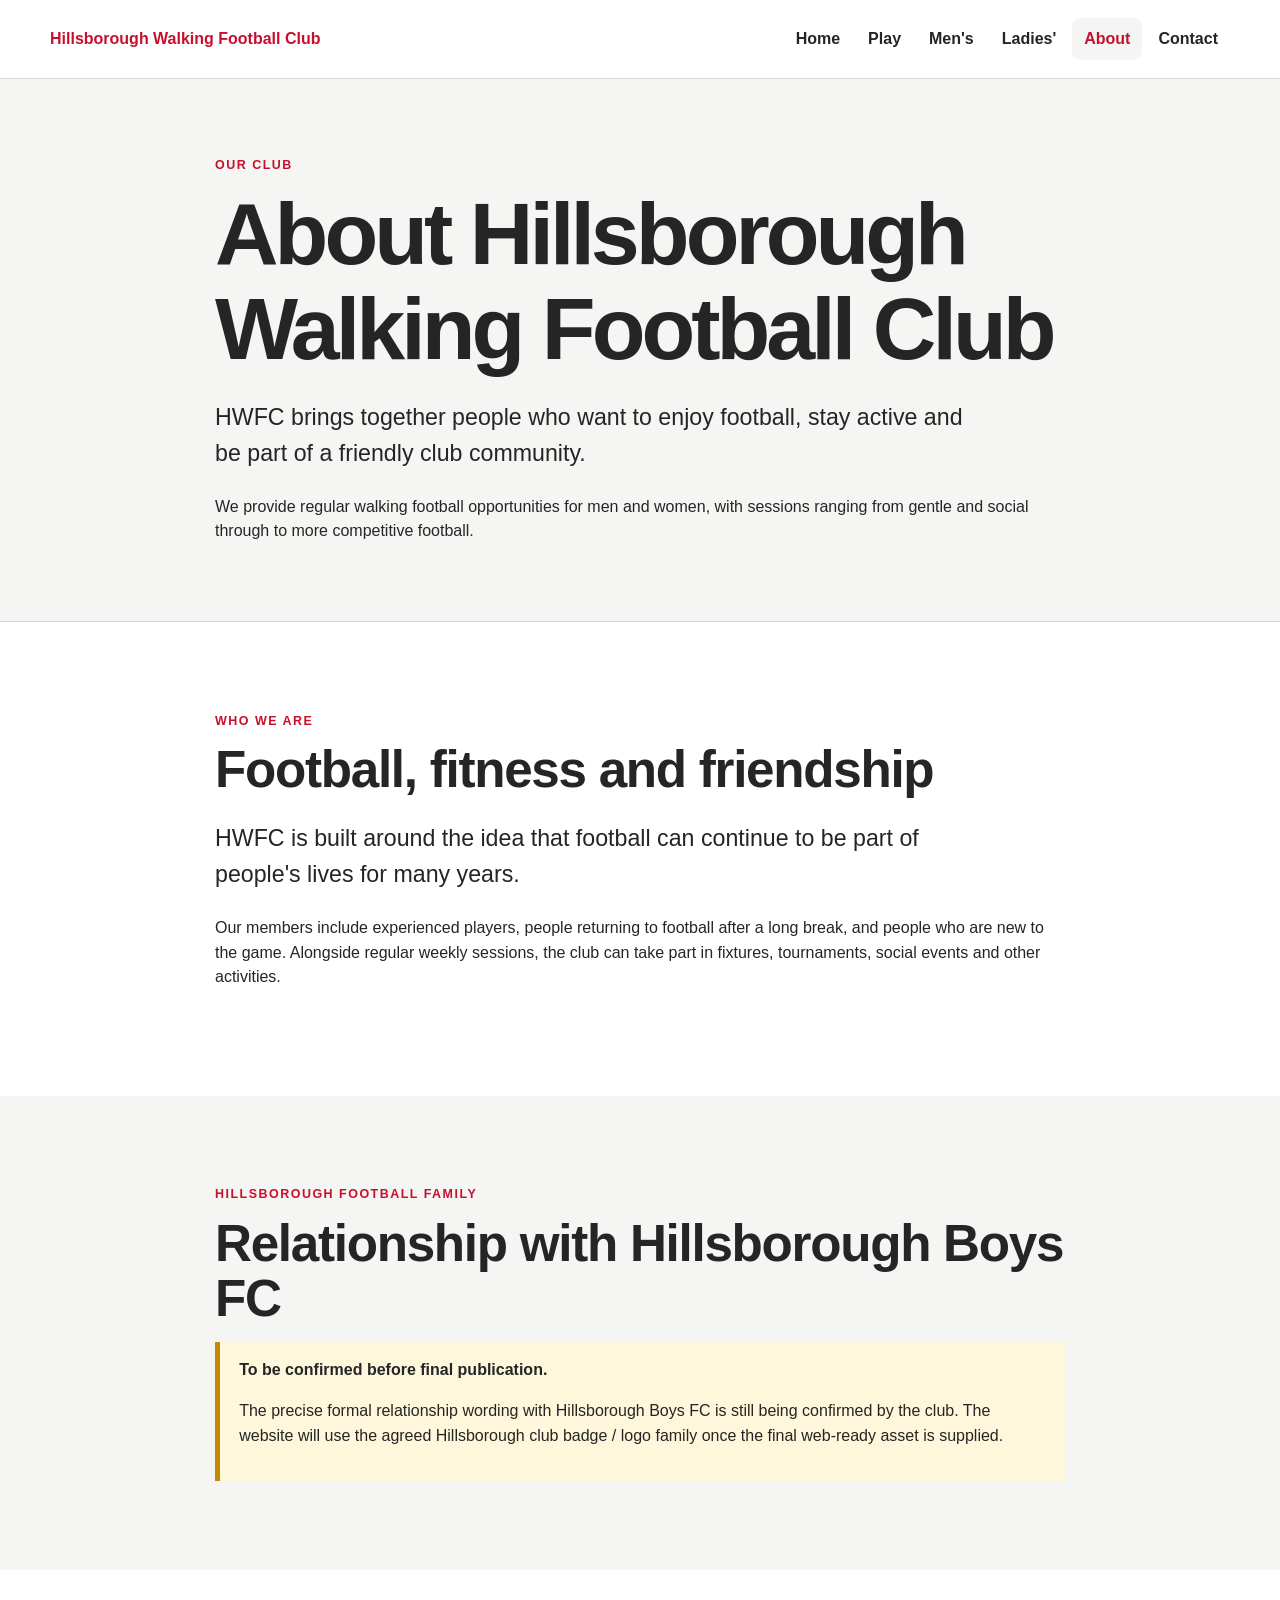
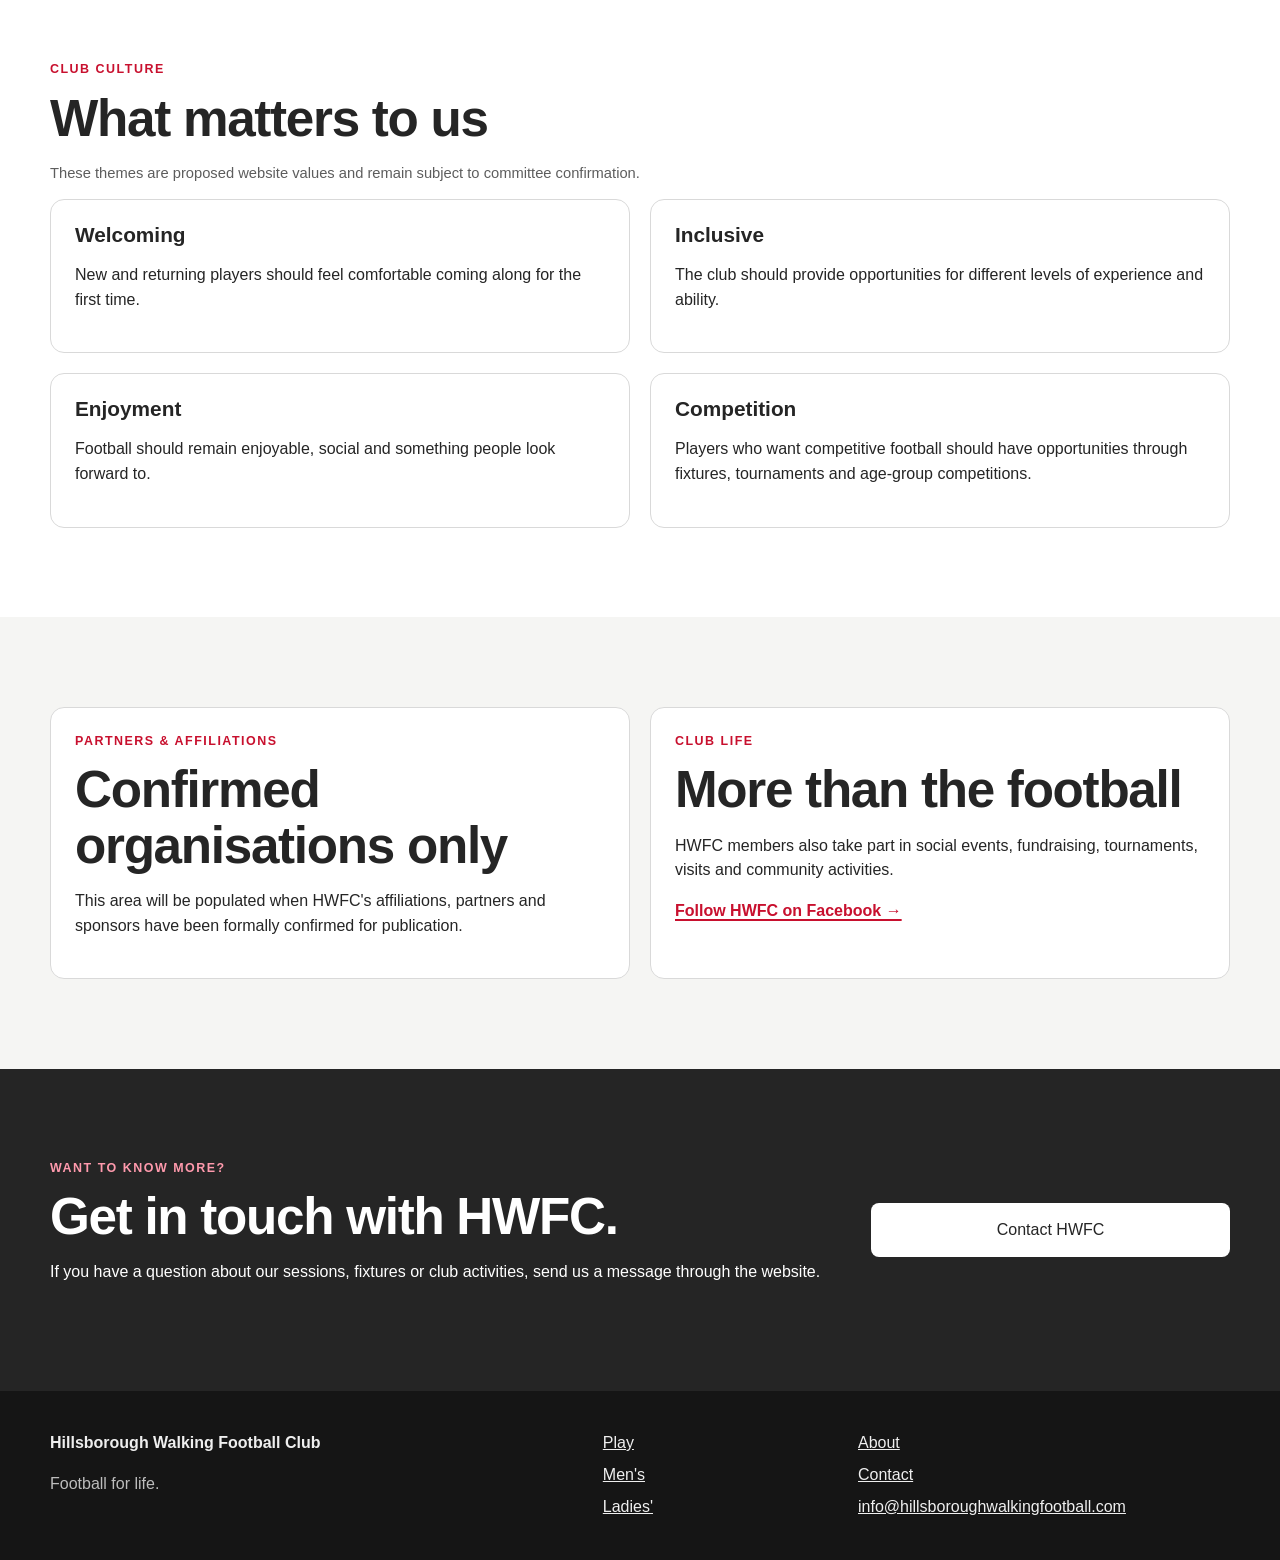
==== about/index.html @ 50fc0806 "Implement About page" ====
<!doctype html>
<html lang="en-GB">
<head><meta charset="utf-8"><meta name="viewport" content="width=device-width, initial-scale=1"><title>About HWFC | Hillsborough Walking Football Club</title><meta name="description" content="About Hillsborough Walking Football Club, our football community and club life."><link rel="stylesheet" href="/styles.css"></head>
<body>
<a class="skipLink" href="#mainContent">Skip to main content</a>
<header class="siteHeader"><div class="shell headerInner"><a class="brand" href="/">Hillsborough Walking Football Club</a><nav class="mainNav" aria-label="Main navigation"><a href="/">Home</a><a href="/play/">Play</a><a href="/mens/">Men's</a><a href="/ladies/">Ladies'</a><a aria-current="page" href="/about/">About</a><a href="/contact/">Contact</a></nav></div></header>
<main id="mainContent">
<section class="pageHero"><div class="shell narrow"><p class="eyebrow">Our club</p><h1>About Hillsborough Walking Football Club</h1><p class="heroLead">HWFC brings together people who want to enjoy football, stay active and be part of a friendly club community.</p><p>We provide regular walking football opportunities for men and women, with sessions ranging from gentle and social through to more competitive football.</p></div></section>
<section class="section"><div class="shell narrow"><p class="eyebrow">Who we are</p><h2>Football, fitness and friendship</h2><p class="lead">HWFC is built around the idea that football can continue to be part of people's lives for many years.</p><p>Our members include experienced players, people returning to football after a long break, and people who are new to the game. Alongside regular weekly sessions, the club can take part in fixtures, tournaments, social events and other activities.</p></div></section>
<section class="section sectionSoft"><div class="shell narrow"><p class="eyebrow">Hillsborough football family</p><h2>Relationship with Hillsborough Boys FC</h2><div class="provisional"><strong>To be confirmed before final publication.</strong><p>The precise formal relationship wording with Hillsborough Boys FC is still being confirmed by the club. The website will use the agreed Hillsborough club badge / logo family once the final web-ready asset is supplied.</p></div></div></section>
<section class="section"><div class="shell"><p class="eyebrow">Club culture</p><h2>What matters to us</h2><p class="formNote">These themes are proposed website values and remain subject to committee confirmation.</p><div class="contentGrid"><article class="infoCard"><h3>Welcoming</h3><p>New and returning players should feel comfortable coming along for the first time.</p></article><article class="infoCard"><h3>Inclusive</h3><p>The club should provide opportunities for different levels of experience and ability.</p></article><article class="infoCard"><h3>Enjoyment</h3><p>Football should remain enjoyable, social and something people look forward to.</p></article><article class="infoCard"><h3>Competition</h3><p>Players who want competitive football should have opportunities through fixtures, tournaments and age-group competitions.</p></article></div></div></section>
<section class="section sectionSoft"><div class="shell contentGrid"><article class="infoCard"><p class="eyebrow">Partners &amp; affiliations</p><h2>Confirmed organisations only</h2><p>This area will be populated when HWFC's affiliations, partners and sponsors have been formally confirmed for publication.</p></article><article class="infoCard"><p class="eyebrow">Club life</p><h2>More than the football</h2><p>HWFC members also take part in social events, fundraising, tournaments, visits and community activities.</p><a class="textLink" href="https://www.facebook.com/profile.php?id=100082995559544" target="_blank" rel="noopener">Follow HWFC on Facebook →</a></article></div></section>
<section class="section sectionDark"><div class="shell ctaGrid"><div><p class="eyebrow">Want to know more?</p><h2>Get in touch with HWFC.</h2><p>If you have a question about our sessions, fixtures or club activities, send us a message through the website.</p></div><div class="buttonStack"><a class="button buttonLight" href="/contact/">Contact HWFC</a></div></div></section>
</main>
<footer class="siteFooter"><div class="shell footerGrid"><div><strong>Hillsborough Walking Football Club</strong><p>Football for life.</p></div><div><a href="/play/">Play</a><a href="/mens/">Men's</a><a href="/ladies/">Ladies'</a></div><div><a href="/about/">About</a><a href="/contact/">Contact</a><a href="mailto:info@hillsboroughwalkingfootball.com">info@hillsboroughwalkingfootball.com</a></div></div></footer>
</body></html>
---- styles.css ----
:root {
    --hwfcRed: #c8102e;
    --hwfcRedDark: #9f0d24;
    --hwfcDark: #252525;
    --hwfcMid: #5d5d5d;
    --hwfcLine: #d9d9d9;
    --hwfcLight: #f5f5f3;
    --hwfcWhite: #ffffff;
    --shell: 1180px;
    --radius: 14px;
}

* { box-sizing: border-box; }
html { scroll-behavior: smooth; }
body {
    margin: 0;
    font-family: Carlito, "Noto Sans", Arial, sans-serif;
    color: var(--hwfcDark);
    background: var(--hwfcWhite);
    line-height: 1.55;
}
a { color: inherit; }
img { max-width: 100%; }

.skipLink {
    position: absolute;
    left: -9999px;
    top: 0;
    z-index: 1000;
    padding: .7rem 1rem;
    background: var(--hwfcDark);
    color: var(--hwfcWhite);
}
.skipLink:focus { left: .75rem; top: .75rem; }

.shell { width: min(var(--shell), calc(100% - 2rem)); margin-inline: auto; }
.narrow { max-width: 850px; }

.siteHeader {
    position: sticky;
    top: 0;
    z-index: 100;
    background: rgba(255,255,255,.97);
    border-bottom: 1px solid var(--hwfcLine);
}
.headerInner {
    min-height: 78px;
    display: flex;
    align-items: center;
    justify-content: space-between;
    gap: 2rem;
}
.brand { text-decoration: none; font-weight: 800; color: var(--hwfcRed); }
.brandName { font-size: 1.06rem; }
.mainNav { display: flex; align-items: center; gap: .25rem; flex-wrap: wrap; }
.mainNav a {
    text-decoration: none;
    font-weight: 700;
    padding: .55rem .75rem;
    border-radius: 8px;
}
.mainNav a:hover,
.mainNav a:focus-visible,
.mainNav a[aria-current="page"] { background: var(--hwfcLight); color: var(--hwfcRed); }

.hero {
    padding: clamp(3rem, 8vw, 7rem) 0;
    background: linear-gradient(120deg, var(--hwfcLight) 0 68%, #ece3e5 68% 100%);
}
.heroGrid { display: grid; grid-template-columns: 1.35fr .8fr; gap: clamp(2rem, 6vw, 5rem); align-items: center; }
h1, h2, h3 { line-height: 1.08; margin-top: 0; }
h1 { font-size: clamp(3rem, 8vw, 6.7rem); letter-spacing: -.045em; margin-bottom: 1rem; }
h2 { font-size: clamp(2rem, 4vw, 3.25rem); letter-spacing: -.025em; margin-bottom: 1rem; }
h3 { font-size: 1.3rem; margin-bottom: .45rem; }
.heroLead, .lead { font-size: clamp(1.15rem, 2vw, 1.45rem); max-width: 760px; }
.eyebrow { margin: 0 0 .7rem; text-transform: uppercase; letter-spacing: .12em; font-size: .78rem; font-weight: 800; color: var(--hwfcRed); }
.heroPanel { background: var(--hwfcWhite); padding: clamp(1.5rem, 4vw, 2.6rem); border-top: 7px solid var(--hwfcRed); box-shadow: 0 16px 45px rgba(0,0,0,.08); }
.heroPanel h2 { font-size: clamp(1.7rem, 3vw, 2.4rem); }
.eligibility { display: grid; grid-template-columns: 1fr 1fr; gap: .7rem; margin: 1.4rem 0; }
.eligibility div { background: var(--hwfcLight); padding: 1rem; }
.eligibility dt { font-weight: 800; color: var(--hwfcRed); }
.eligibility dd { margin: 0; font-size: 1.15rem; font-weight: 700; }

.section { padding: clamp(3rem, 7vw, 6rem) 0; }
.sectionSoft { background: var(--hwfcLight); }
.sectionDark { background: var(--hwfcDark); color: var(--hwfcWhite); }
.sectionDark .eyebrow { color: #ff9aad; }
.sectionHeading { display: flex; justify-content: space-between; align-items: end; gap: 2rem; margin-bottom: 2rem; }
.sectionHeading h2 { margin-bottom: 0; }

.buttonRow { display: flex; gap: .8rem; flex-wrap: wrap; margin-top: 1.8rem; }
.buttonStack { display: flex; flex-direction: column; gap: .8rem; align-items: stretch; }
.button {
    display: inline-flex;
    align-items: center;
    justify-content: center;
    min-height: 48px;
    padding: .78rem 1.1rem;
    border: 2px solid transparent;
    border-radius: 8px;
    text-decoration: none;
    font-weight: 800;
    cursor: pointer;
    font: inherit;
}
.buttonPrimary { background: var(--hwfcRed); color: var(--hwfcWhite); }
.buttonPrimary:hover, .buttonPrimary:focus-visible { background: var(--hwfcRedDark); }
.buttonSecondary { background: var(--hwfcDark); color: var(--hwfcWhite); }
.buttonLight { background: var(--hwfcWhite); color: var(--hwfcDark); }
.buttonOutlineLight { border-color: var(--hwfcWhite); color: var(--hwfcWhite); background: transparent; }
.textLink { color: var(--hwfcRed); font-weight: 800; text-decoration-thickness: 2px; text-underline-offset: .18em; }

.sessionGrid { display: grid; grid-template-columns: repeat(3, 1fr); gap: 1rem; }
.sessionCard { background: var(--hwfcWhite); border: 1px solid var(--hwfcLine); border-top: 5px solid var(--hwfcRed); padding: 1.35rem; border-radius: 0 0 var(--radius) var(--radius); }
.sessionDay { margin: 0 0 .25rem; color: var(--hwfcRed); font-size: .83rem; font-weight: 800; text-transform: uppercase; letter-spacing: .08em; }
.sessionTime { margin: 0; font-weight: 800; }
.sessionMeta { margin: .5rem 0 0; color: var(--hwfcMid); }

.splitCards { display: grid; grid-template-columns: 1fr 1fr; gap: 1.25rem; }
.featureCard { padding: clamp(1.7rem, 4vw, 3rem); background: var(--hwfcLight); border-radius: var(--radius); }
.featureCardRed { background: var(--hwfcRed); color: var(--hwfcWhite); }
.featureCardRed .eyebrow { color: var(--hwfcWhite); }
.ctaGrid, .socialBar { display: grid; grid-template-columns: 1.4fr .65fr; gap: 3rem; align-items: center; }

.pageHero { padding: clamp(2.7rem, 6vw, 5rem) 0; background: var(--hwfcLight); border-bottom: 1px solid var(--hwfcLine); }
.pageHero h1 { font-size: clamp(2.8rem, 7vw, 5.5rem); }
.pageHero p:last-child { margin-bottom: 0; }
.contentGrid { display: grid; grid-template-columns: 1fr 1fr; gap: 1.25rem; }
.infoCard { border: 1px solid var(--hwfcLine); border-radius: var(--radius); padding: 1.5rem; background: var(--hwfcWhite); }
.infoCard h3 { margin-bottom: .6rem; }
.infoStrip { padding: 1rem 1.2rem; background: #fff5f6; border-left: 5px solid var(--hwfcRed); }
.provisional { padding: 1rem 1.2rem; background: #fff7db; border-left: 5px solid #c28a00; }

.definitionList { display: grid; grid-template-columns: repeat(3, 1fr); gap: 1rem; }
.definitionList > div { padding: 1.2rem; background: var(--hwfcLight); border-radius: 10px; }
.definitionList dt { font-weight: 800; color: var(--hwfcRed); }
.definitionList dd { margin: .25rem 0 0; }

.formGrid { display: grid; grid-template-columns: 1fr 1fr; gap: 1rem; }
.field { display: flex; flex-direction: column; gap: .35rem; }
.fieldFull { grid-column: 1 / -1; }
label { font-weight: 800; }
input, select, textarea {
    width: 100%;
    padding: .75rem .8rem;
    border: 1px solid #aaa;
    border-radius: 7px;
    font: inherit;
    background: var(--hwfcWhite);
    color: var(--hwfcDark);
}
textarea { min-height: 160px; resize: vertical; }
input:focus, select:focus, textarea:focus { outline: 3px solid rgba(200,16,46,.2); border-color: var(--hwfcRed); }
.formNote { font-size: .92rem; color: var(--hwfcMid); }
.honeypot { position: absolute !important; left: -9999px !important; width: 1px !important; height: 1px !important; overflow: hidden !important; }
.notice { padding: 1rem; margin-bottom: 1rem; border-radius: 8px; background: #edf8ee; border: 1px solid #8fc694; }
.noticeError { background: #fff0f0; border-color: #dd8d8d; }

.siteFooter { background: #151515; color: #efefef; padding: 2.5rem 0; }
.footerGrid { display: grid; grid-template-columns: 1.4fr .6fr 1fr; gap: 2rem; }
.footerGrid p { color: #bdbdbd; }
.footerGrid div:not(:first-child) { display: flex; flex-direction: column; gap: .45rem; }
.footerGrid a { color: #efefef; }

@media (max-width: 850px) {
    .headerInner { align-items: flex-start; flex-direction: column; padding: .9rem 0; gap: .7rem; }
    .siteHeader { position: static; }
    .mainNav { width: 100%; gap: .1rem; }
    .mainNav a { padding: .45rem .55rem; }
    .heroGrid, .ctaGrid, .socialBar, .contentGrid, .splitCards { grid-template-columns: 1fr; }
    .sessionGrid { grid-template-columns: repeat(2, 1fr); }
    .sectionHeading { align-items: flex-start; flex-direction: column; }
    .definitionList { grid-template-columns: 1fr; }
    .footerGrid { grid-template-columns: 1fr; }
}

@media (max-width: 560px) {
    .shell { width: min(var(--shell), calc(100% - 1.25rem)); }
    .mainNav { display: grid; grid-template-columns: repeat(3, 1fr); }
    .mainNav a { text-align: center; }
    .hero { padding-top: 2.5rem; }
    h1 { font-size: clamp(2.7rem, 16vw, 4.4rem); }
    .sessionGrid, .formGrid, .eligibility { grid-template-columns: 1fr; }
    .fieldFull { grid-column: auto; }
}
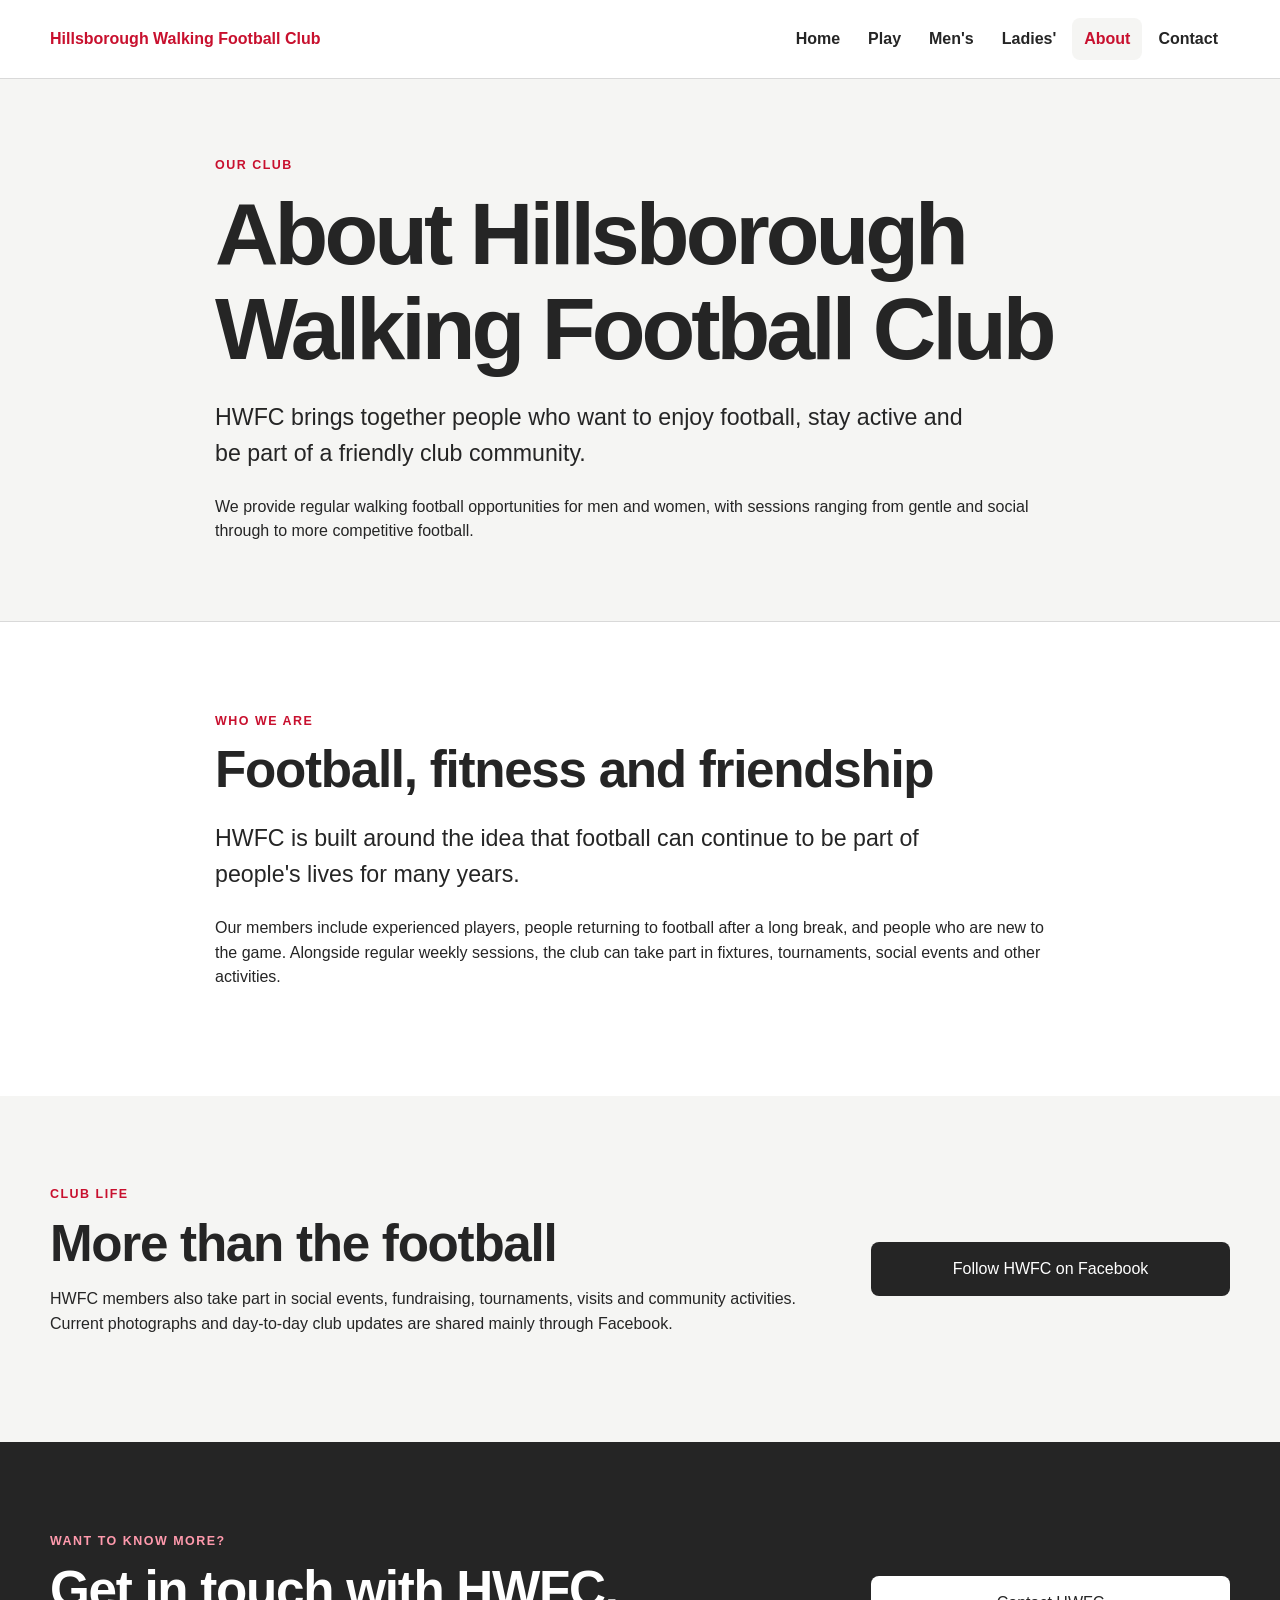
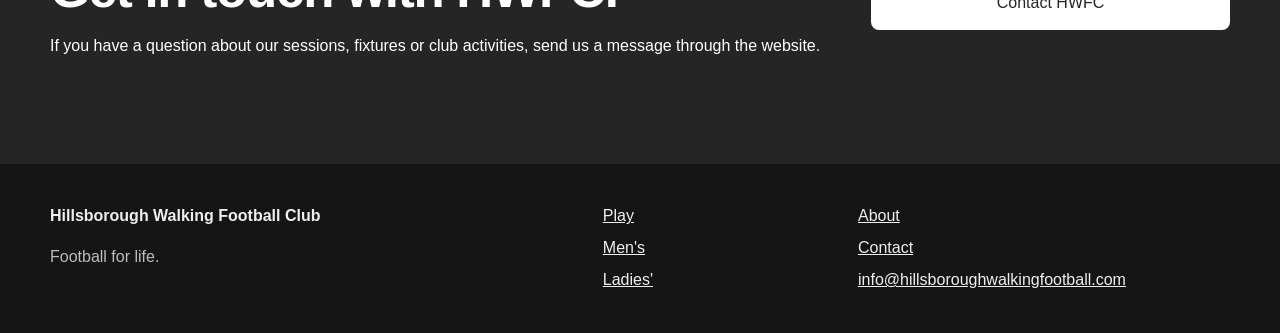
==== commit 166cb94e: "Keep unconfirmed About content off public page" ====
--- a/about/index.html
+++ b/about/index.html
@@ -7,9 +7,7 @@
 <main id="mainContent">
 <section class="pageHero"><div class="shell narrow"><p class="eyebrow">Our club</p><h1>About Hillsborough Walking Football Club</h1><p class="heroLead">HWFC brings together people who want to enjoy football, stay active and be part of a friendly club community.</p><p>We provide regular walking football opportunities for men and women, with sessions ranging from gentle and social through to more competitive football.</p></div></section>
 <section class="section"><div class="shell narrow"><p class="eyebrow">Who we are</p><h2>Football, fitness and friendship</h2><p class="lead">HWFC is built around the idea that football can continue to be part of people's lives for many years.</p><p>Our members include experienced players, people returning to football after a long break, and people who are new to the game. Alongside regular weekly sessions, the club can take part in fixtures, tournaments, social events and other activities.</p></div></section>
-<section class="section sectionSoft"><div class="shell narrow"><p class="eyebrow">Hillsborough football family</p><h2>Relationship with Hillsborough Boys FC</h2><div class="provisional"><strong>To be confirmed before final publication.</strong><p>The precise formal relationship wording with Hillsborough Boys FC is still being confirmed by the club. The website will use the agreed Hillsborough club badge / logo family once the final web-ready asset is supplied.</p></div></div></section>
-<section class="section"><div class="shell"><p class="eyebrow">Club culture</p><h2>What matters to us</h2><p class="formNote">These themes are proposed website values and remain subject to committee confirmation.</p><div class="contentGrid"><article class="infoCard"><h3>Welcoming</h3><p>New and returning players should feel comfortable coming along for the first time.</p></article><article class="infoCard"><h3>Inclusive</h3><p>The club should provide opportunities for different levels of experience and ability.</p></article><article class="infoCard"><h3>Enjoyment</h3><p>Football should remain enjoyable, social and something people look forward to.</p></article><article class="infoCard"><h3>Competition</h3><p>Players who want competitive football should have opportunities through fixtures, tournaments and age-group competitions.</p></article></div></div></section>
-<section class="section sectionSoft"><div class="shell contentGrid"><article class="infoCard"><p class="eyebrow">Partners &amp; affiliations</p><h2>Confirmed organisations only</h2><p>This area will be populated when HWFC's affiliations, partners and sponsors have been formally confirmed for publication.</p></article><article class="infoCard"><p class="eyebrow">Club life</p><h2>More than the football</h2><p>HWFC members also take part in social events, fundraising, tournaments, visits and community activities.</p><a class="textLink" href="https://www.facebook.com/profile.php?id=100082995559544" target="_blank" rel="noopener">Follow HWFC on Facebook →</a></article></div></section>
+<section class="section sectionSoft"><div class="shell socialBar"><div><p class="eyebrow">Club life</p><h2>More than the football</h2><p>HWFC members also take part in social events, fundraising, tournaments, visits and community activities. Current photographs and day-to-day club updates are shared mainly through Facebook.</p></div><a class="button buttonSecondary" href="https://www.facebook.com/profile.php?id=100082995559544" target="_blank" rel="noopener">Follow HWFC on Facebook</a></div></section>
 <section class="section sectionDark"><div class="shell ctaGrid"><div><p class="eyebrow">Want to know more?</p><h2>Get in touch with HWFC.</h2><p>If you have a question about our sessions, fixtures or club activities, send us a message through the website.</p></div><div class="buttonStack"><a class="button buttonLight" href="/contact/">Contact HWFC</a></div></div></section>
 </main>
 <footer class="siteFooter"><div class="shell footerGrid"><div><strong>Hillsborough Walking Football Club</strong><p>Football for life.</p></div><div><a href="/play/">Play</a><a href="/mens/">Men's</a><a href="/ladies/">Ladies'</a></div><div><a href="/about/">About</a><a href="/contact/">Contact</a><a href="mailto:info@hillsboroughwalkingfootball.com">info@hillsboroughwalkingfootball.com</a></div></div></footer>
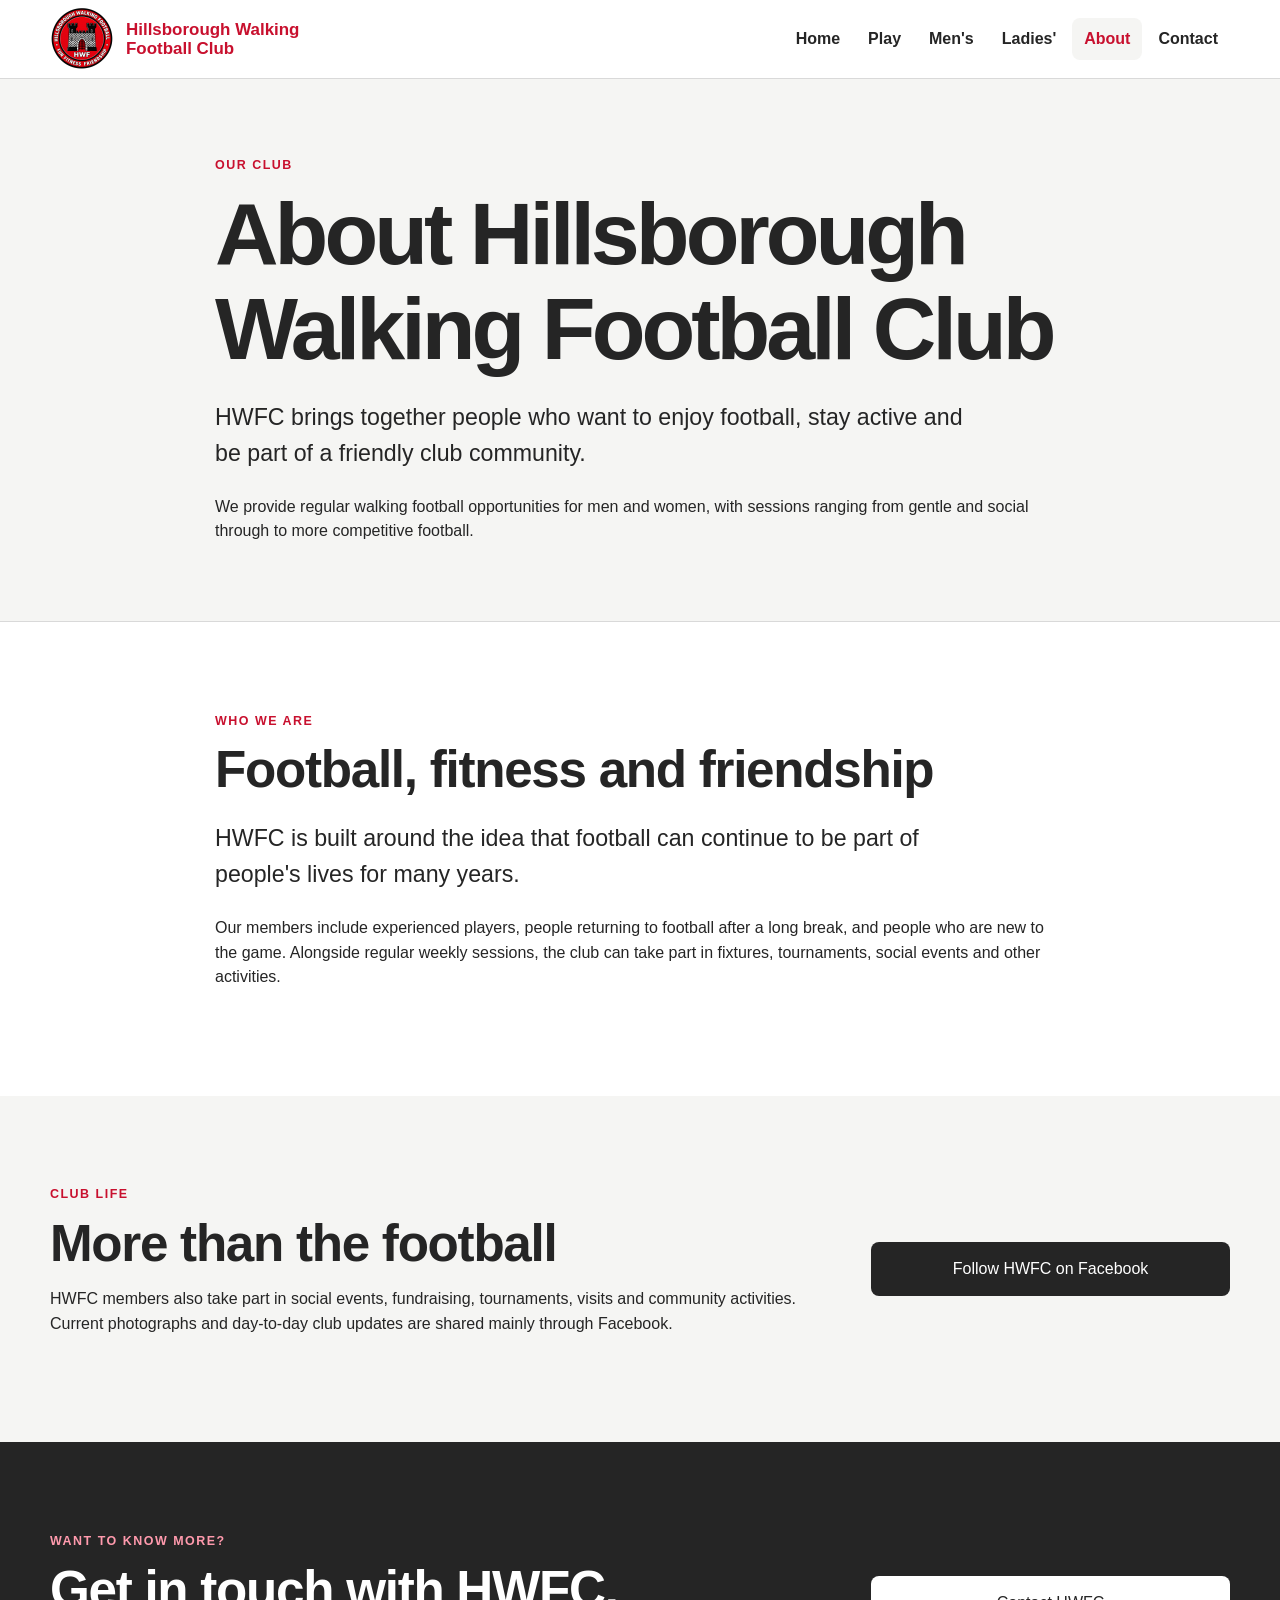
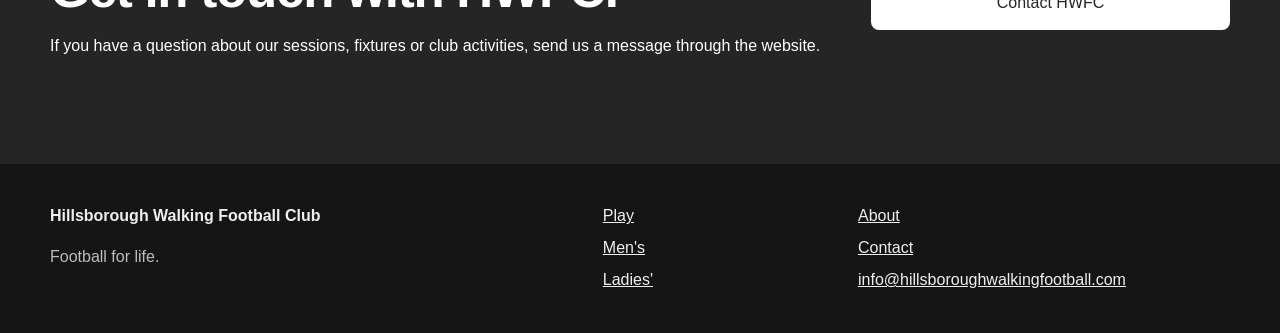
==== commit dc5b596f: "Add new logo" ====
--- a/about/index.html
+++ b/about/index.html
@@ -1,9 +1,9 @@
 <!doctype html>
 <html lang="en-GB">
-<head><meta charset="utf-8"><meta name="viewport" content="width=device-width, initial-scale=1"><title>About HWFC | Hillsborough Walking Football Club</title><meta name="description" content="About Hillsborough Walking Football Club, our football community and club life."><link rel="stylesheet" href="/styles.css"></head>
+<head><meta charset="utf-8"><meta name="viewport" content="width=device-width, initial-scale=1"><title>About HWFC | Hillsborough Walking Football Club</title><meta name="description" content="About Hillsborough Walking Football Club, our football community and club life."><link rel="icon" type="image/png" href="/assets/hwfc-logo.png"><link rel="stylesheet" href="/styles.css"></head>
 <body>
 <a class="skipLink" href="#mainContent">Skip to main content</a>
-<header class="siteHeader"><div class="shell headerInner"><a class="brand" href="/">Hillsborough Walking Football Club</a><nav class="mainNav" aria-label="Main navigation"><a href="/">Home</a><a href="/play/">Play</a><a href="/mens/">Men's</a><a href="/ladies/">Ladies'</a><a aria-current="page" href="/about/">About</a><a href="/contact/">Contact</a></nav></div></header>
+<header class="siteHeader"><div class="shell headerInner"><a class="brand" href="/" aria-label="Hillsborough Walking Football Club home"><img class="brandLogo" src="/assets/hwfc-logo.png" alt="" width="64" height="64"><span class="brandName">Hillsborough Walking Football Club</span></a><nav class="mainNav" aria-label="Main navigation"><a href="/">Home</a><a href="/play/">Play</a><a href="/mens/">Men's</a><a href="/ladies/">Ladies'</a><a aria-current="page" href="/about/">About</a><a href="/contact/">Contact</a></nav></div></header>
 <main id="mainContent">
 <section class="pageHero"><div class="shell narrow"><p class="eyebrow">Our club</p><h1>About Hillsborough Walking Football Club</h1><p class="heroLead">HWFC brings together people who want to enjoy football, stay active and be part of a friendly club community.</p><p>We provide regular walking football opportunities for men and women, with sessions ranging from gentle and social through to more competitive football.</p></div></section>
 <section class="section"><div class="shell narrow"><p class="eyebrow">Who we are</p><h2>Football, fitness and friendship</h2><p class="lead">HWFC is built around the idea that football can continue to be part of people's lives for many years.</p><p>Our members include experienced players, people returning to football after a long break, and people who are new to the game. Alongside regular weekly sessions, the club can take part in fixtures, tournaments, social events and other activities.</p></div></section>
--- a/styles.css
+++ b/styles.css
@@ -50,8 +50,17 @@
     justify-content: space-between;
     gap: 2rem;
 }
-.brand { text-decoration: none; font-weight: 800; color: var(--hwfcRed); }
-.brandName { font-size: 1.06rem; }
+.brand {
+    display: inline-flex;
+    align-items: center;
+    gap: .75rem;
+    color: var(--hwfcRed);
+    font-weight: 800;
+    line-height: 1.15;
+    text-decoration: none;
+}
+.brandLogo { width: 64px; height: 64px; flex: 0 0 auto; object-fit: contain; }
+.brandName { max-width: 220px; font-size: 1.06rem; }
 .mainNav { display: flex; align-items: center; gap: .25rem; flex-wrap: wrap; }
 .mainNav a {
     text-decoration: none;
@@ -178,6 +187,7 @@
     .shell { width: min(var(--shell), calc(100% - 1.25rem)); }
     .mainNav { display: grid; grid-template-columns: repeat(3, 1fr); }
     .mainNav a { text-align: center; }
+    .brandLogo { width: 54px; height: 54px; }
     .hero { padding-top: 2.5rem; }
     h1 { font-size: clamp(2.7rem, 16vw, 4.4rem); }
     .sessionGrid, .formGrid, .eligibility { grid-template-columns: 1fr; }
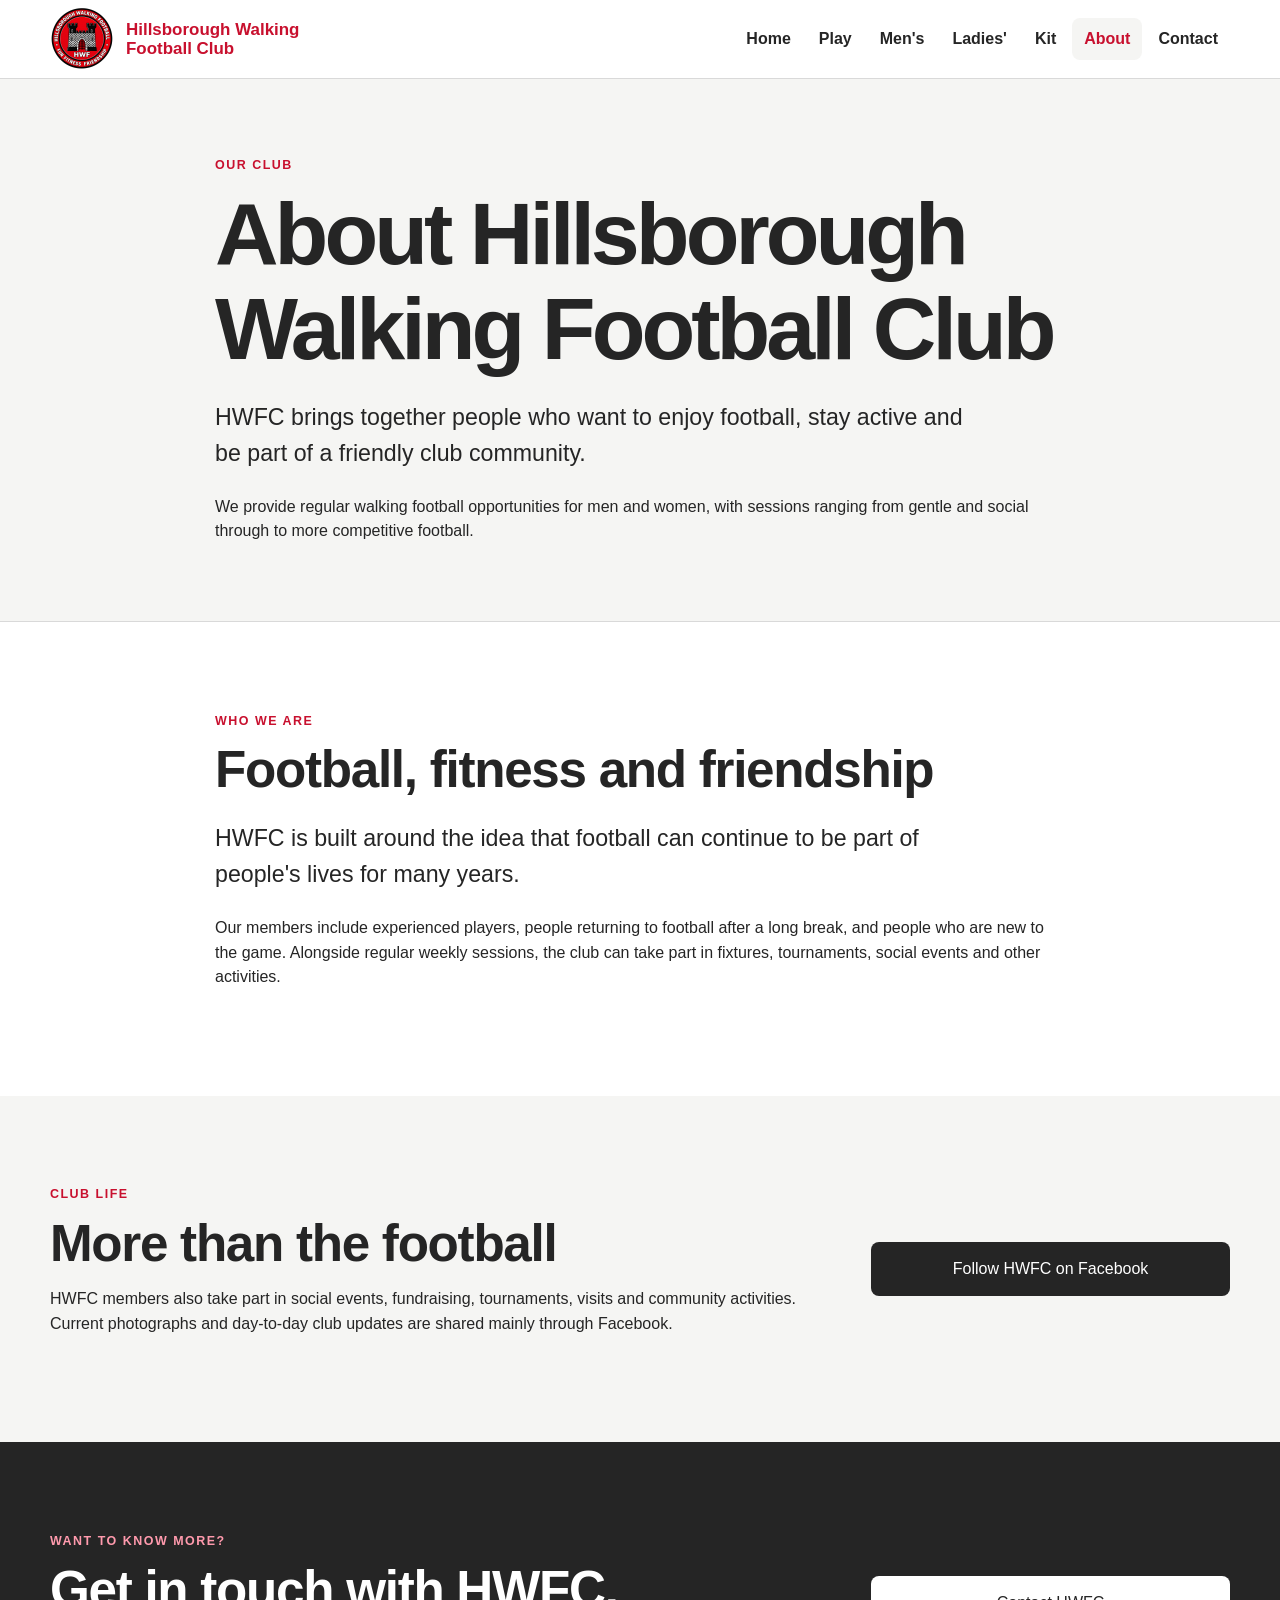
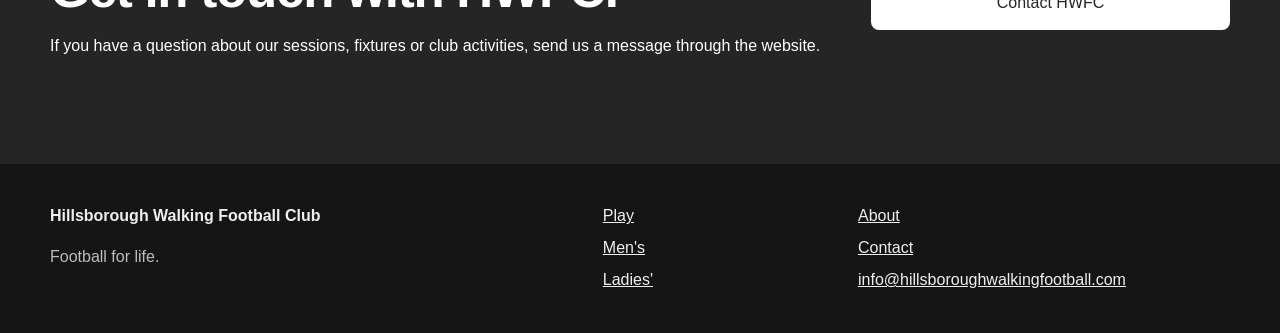
==== commit 695a8047: "REQ01 - Add member kit ordering" ====
--- a/about/index.html
+++ b/about/index.html
@@ -3,7 +3,7 @@
 <head><meta charset="utf-8"><meta name="viewport" content="width=device-width, initial-scale=1"><title>About HWFC | Hillsborough Walking Football Club</title><meta name="description" content="About Hillsborough Walking Football Club, our football community and club life."><link rel="icon" type="image/png" href="/assets/hwfc-logo.png"><link rel="stylesheet" href="/styles.css"></head>
 <body>
 <a class="skipLink" href="#mainContent">Skip to main content</a>
-<header class="siteHeader"><div class="shell headerInner"><a class="brand" href="/" aria-label="Hillsborough Walking Football Club home"><img class="brandLogo" src="/assets/hwfc-logo.png" alt="" width="64" height="64"><span class="brandName">Hillsborough Walking Football Club</span></a><nav class="mainNav" aria-label="Main navigation"><a href="/">Home</a><a href="/play/">Play</a><a href="/mens/">Men's</a><a href="/ladies/">Ladies'</a><a aria-current="page" href="/about/">About</a><a href="/contact/">Contact</a></nav></div></header>
+<header class="siteHeader"><div class="shell headerInner"><a class="brand" href="/" aria-label="Hillsborough Walking Football Club home"><img class="brandLogo" src="/assets/hwfc-logo.png" alt="" width="64" height="64"><span class="brandName">Hillsborough Walking Football Club</span></a><nav class="mainNav" aria-label="Main navigation"><a href="/">Home</a><a href="/play/">Play</a><a href="/mens/">Men's</a><a href="/ladies/">Ladies'</a><a href="/kit/">Kit</a><a aria-current="page" href="/about/">About</a><a href="/contact/">Contact</a></nav></div></header>
 <main id="mainContent">
 <section class="pageHero"><div class="shell narrow"><p class="eyebrow">Our club</p><h1>About Hillsborough Walking Football Club</h1><p class="heroLead">HWFC brings together people who want to enjoy football, stay active and be part of a friendly club community.</p><p>We provide regular walking football opportunities for men and women, with sessions ranging from gentle and social through to more competitive football.</p></div></section>
 <section class="section"><div class="shell narrow"><p class="eyebrow">Who we are</p><h2>Football, fitness and friendship</h2><p class="lead">HWFC is built around the idea that football can continue to be part of people's lives for many years.</p><p>Our members include experienced players, people returning to football after a long break, and people who are new to the game. Alongside regular weekly sessions, the club can take part in fixtures, tournaments, social events and other activities.</p></div></section>
--- a/styles.css
+++ b/styles.css
@@ -158,6 +158,9 @@
     background: var(--hwfcWhite);
     color: var(--hwfcDark);
 }
+input[type="checkbox"] { width: auto; padding: 0; }
+.humanCheck { display: flex; align-items: center; gap: .6rem; }
+.humanCheck label { margin: 0; }
 textarea { min-height: 160px; resize: vertical; }
 input:focus, select:focus, textarea:focus { outline: 3px solid rgba(200,16,46,.2); border-color: var(--hwfcRed); }
 .formNote { font-size: .92rem; color: var(--hwfcMid); }
@@ -193,3 +196,50 @@
     .sessionGrid, .formGrid, .eligibility { grid-template-columns: 1fr; }
     .fieldFull { grid-column: auto; }
 }
+
+/* Member kit ordering. */
+.kitHero { padding: clamp(2rem, 4vw, 3.2rem) 0; }
+.kitHero h1 { margin-bottom: 1.4rem; }
+.kitProduct {
+    display: grid;
+    grid-template-columns: minmax(0, 1.05fr) minmax(280px, .95fr);
+    gap: clamp(1.5rem, 4vw, 3rem);
+    align-items: start;
+    margin-bottom: 1.25rem;
+}
+.kitProductInfo { min-width: 0; }
+.kitProductInfo p { margin-bottom: .55rem; }
+.kitProductOrder {
+    display: grid;
+    gap: 1rem;
+    padding-left: clamp(0rem, 2vw, 1.5rem);
+    border-left: 1px solid var(--hwfcLine);
+}
+.kitPrice { font-size: 1.2rem; margin-top: .8rem; }
+.kitSummary { display: grid; gap: 1rem; }
+.kitImage {
+    display: block;
+    width: 100%;
+    max-width: 290px;
+    max-height: 280px;
+    margin-bottom: 1rem;
+    object-fit: contain;
+}
+.kitFulfilment { border: 1px solid var(--hwfcLine); border-radius: var(--radius); margin: 2rem 0; padding: 1rem; min-width: 0; }
+.kitFulfilment legend { font-size: 1.3rem; font-weight: 800; }
+.kitFulfilment input[type="radio"] { width: auto; }
+.kitFulfilment .humanCheck + .humanCheck { margin-top: .75rem; }
+#kitForm h2 { margin-top: 2rem; }
+#kitForm [hidden] { display: none; }
+.kitSummary, #runningOrder, .notice, .field { overflow-wrap: anywhere; }
+.field input, .field select, .field textarea { min-width: 0; max-width: 100%; }
+
+@media (max-width: 700px) {
+    .kitProduct { grid-template-columns: 1fr; gap: 1.25rem; }
+    .kitProductOrder { padding-left: 0; padding-top: 1.25rem; border-left: 0; border-top: 1px solid var(--hwfcLine); }
+    .kitImage { margin-inline: auto; }
+}
+
+@media (prefers-reduced-motion: reduce) {
+    html { scroll-behavior: auto; }
+}
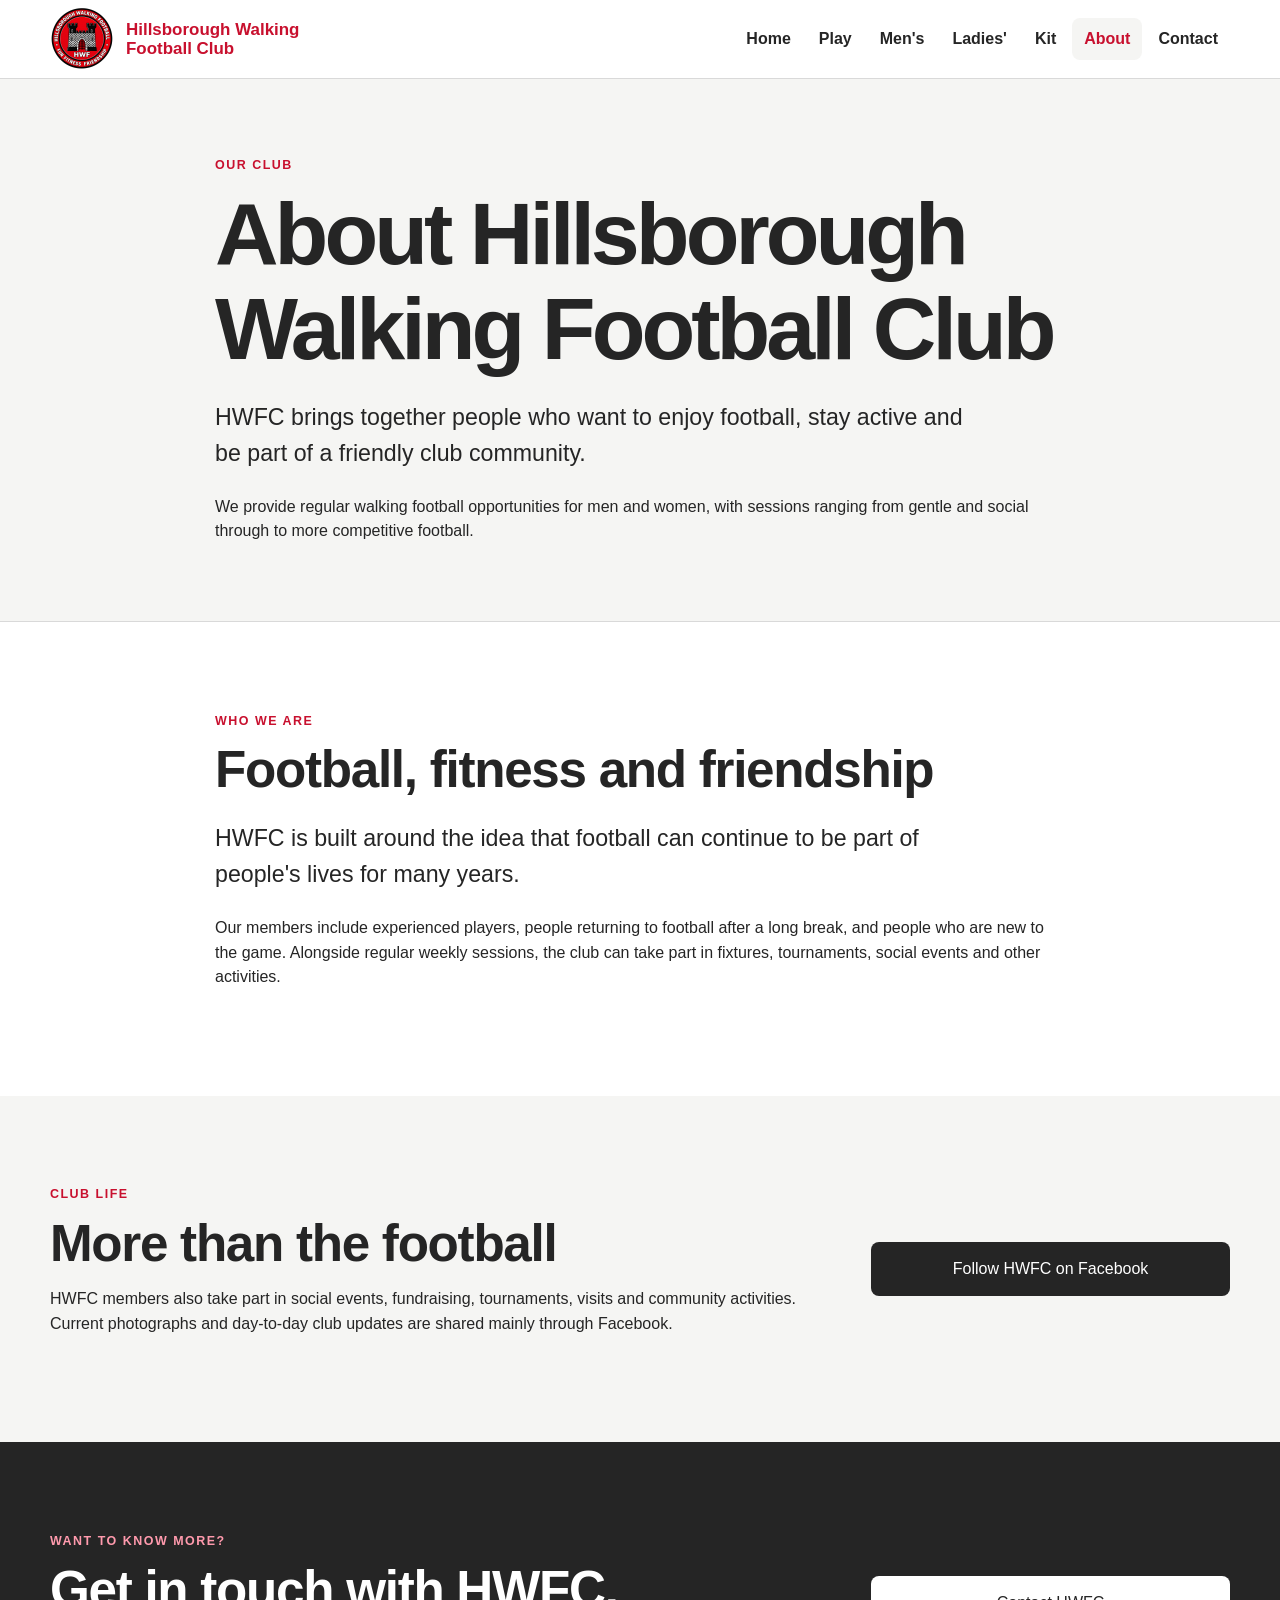
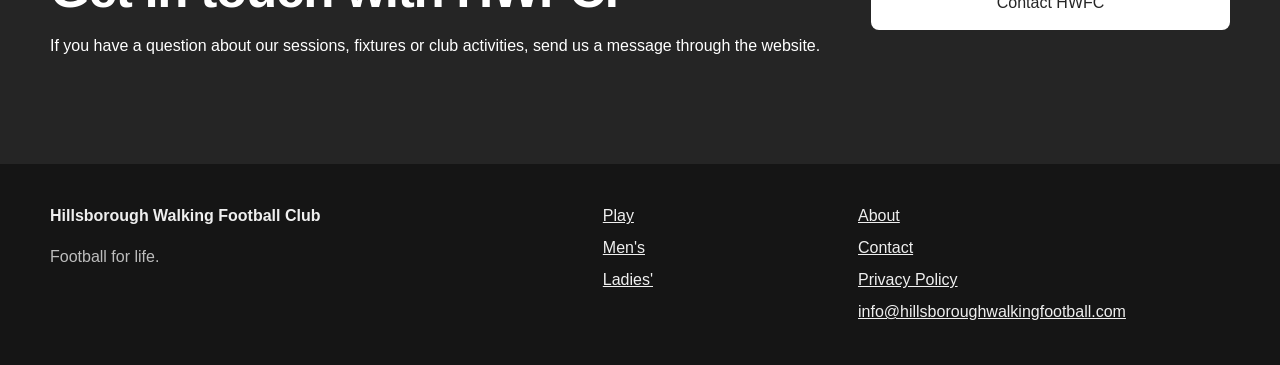
==== commit 4e37bd5a: "Link privacy policy from about page footer" ====
--- a/about/index.html
+++ b/about/index.html
@@ -10,5 +10,5 @@
 <section class="section sectionSoft"><div class="shell socialBar"><div><p class="eyebrow">Club life</p><h2>More than the football</h2><p>HWFC members also take part in social events, fundraising, tournaments, visits and community activities. Current photographs and day-to-day club updates are shared mainly through Facebook.</p></div><a class="button buttonSecondary" href="https://www.facebook.com/profile.php?id=100082995559544" target="_blank" rel="noopener">Follow HWFC on Facebook</a></div></section>
 <section class="section sectionDark"><div class="shell ctaGrid"><div><p class="eyebrow">Want to know more?</p><h2>Get in touch with HWFC.</h2><p>If you have a question about our sessions, fixtures or club activities, send us a message through the website.</p></div><div class="buttonStack"><a class="button buttonLight" href="/contact/">Contact HWFC</a></div></div></section>
 </main>
-<footer class="siteFooter"><div class="shell footerGrid"><div><strong>Hillsborough Walking Football Club</strong><p>Football for life.</p></div><div><a href="/play/">Play</a><a href="/mens/">Men's</a><a href="/ladies/">Ladies'</a></div><div><a href="/about/">About</a><a href="/contact/">Contact</a><a href="mailto:info@hillsboroughwalkingfootball.com">info@hillsboroughwalkingfootball.com</a></div></div></footer>
+<footer class="siteFooter"><div class="shell footerGrid"><div><strong>Hillsborough Walking Football Club</strong><p>Football for life.</p></div><div><a href="/play/">Play</a><a href="/mens/">Men's</a><a href="/ladies/">Ladies'</a></div><div><a href="/about/">About</a><a href="/contact/">Contact</a><a href="/privacy/">Privacy Policy</a><a href="mailto:info@hillsboroughwalkingfootball.com">info@hillsboroughwalkingfootball.com</a></div></div></footer>
 </body></html>
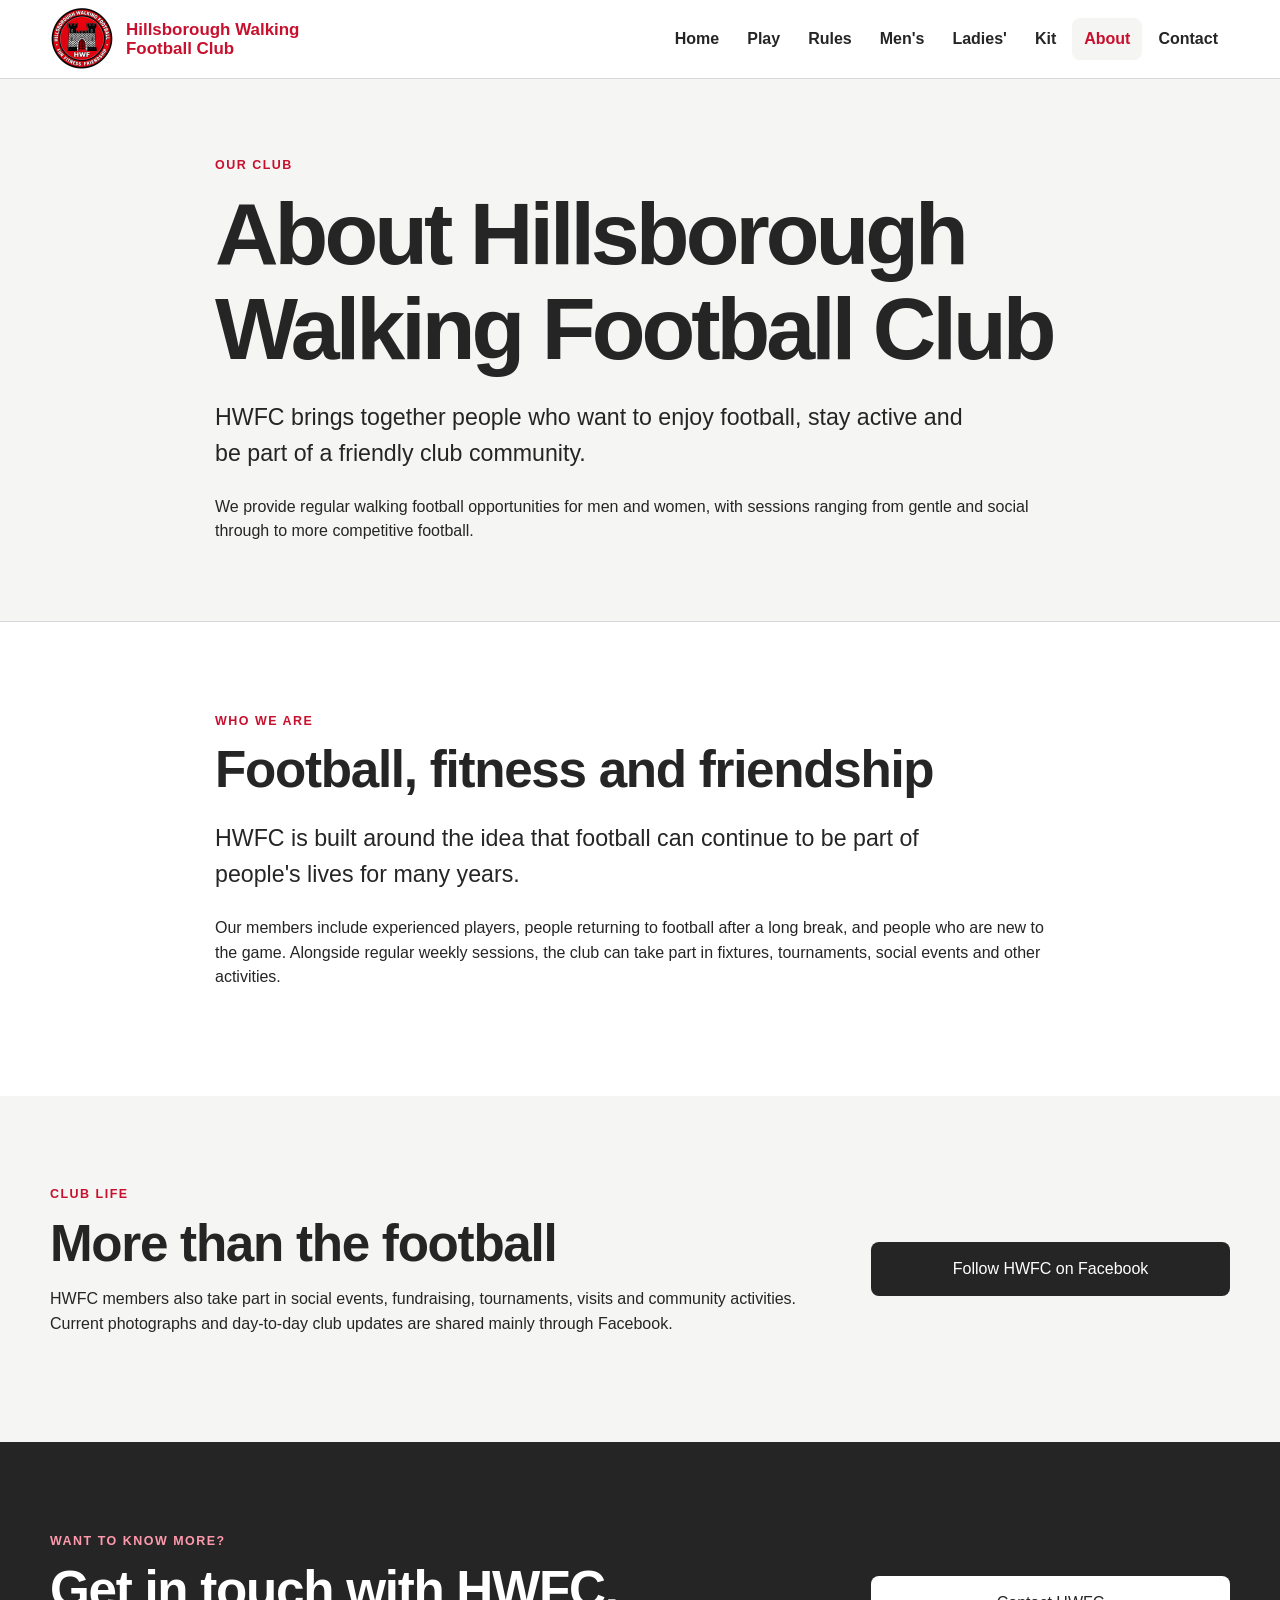
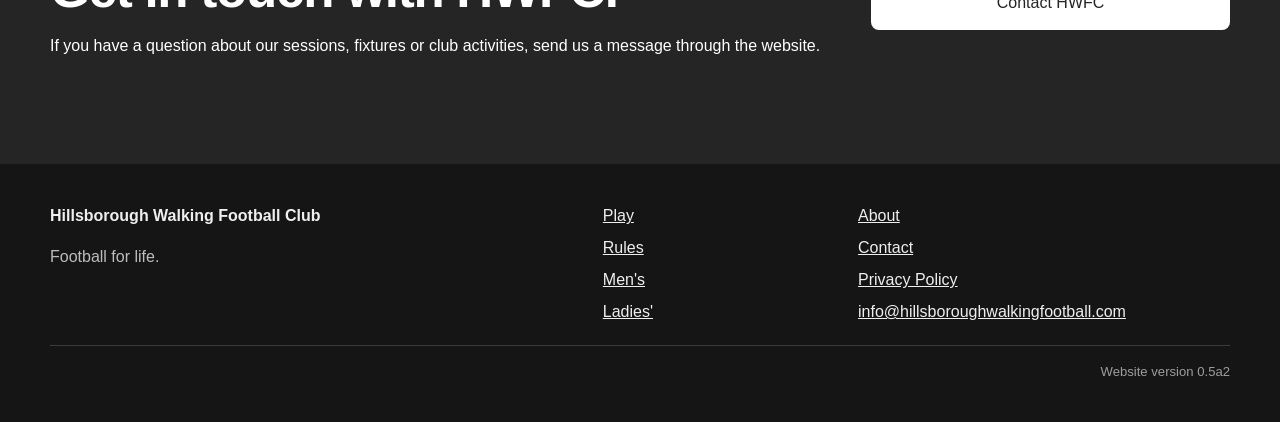
==== commit 0f74c532: "v0.5a3: update about/index.html" ====
--- a/about/index.html
+++ b/about/index.html
@@ -3,12 +3,12 @@
 <head><meta charset="utf-8"><meta name="viewport" content="width=device-width, initial-scale=1"><title>About HWFC | Hillsborough Walking Football Club</title><meta name="description" content="About Hillsborough Walking Football Club, our football community and club life."><link rel="icon" type="image/png" href="/assets/hwfc-logo.png"><link rel="stylesheet" href="/styles.css"></head>
 <body>
 <a class="skipLink" href="#mainContent">Skip to main content</a>
-<header class="siteHeader"><div class="shell headerInner"><a class="brand" href="/" aria-label="Hillsborough Walking Football Club home"><img class="brandLogo" src="/assets/hwfc-logo.png" alt="" width="64" height="64"><span class="brandName">Hillsborough Walking Football Club</span></a><nav class="mainNav" aria-label="Main navigation"><a href="/">Home</a><a href="/play/">Play</a><a href="/mens/">Men's</a><a href="/ladies/">Ladies'</a><a href="/kit/">Kit</a><a aria-current="page" href="/about/">About</a><a href="/contact/">Contact</a></nav></div></header>
+<header class="siteHeader"><div class="shell headerInner"><a class="brand" href="/" aria-label="Hillsborough Walking Football Club home"><img class="brandLogo" src="/assets/hwfc-logo.png" alt="" width="64" height="64"><span class="brandName">Hillsborough Walking Football Club</span></a><nav class="mainNav" aria-label="Main navigation"><a href="/">Home</a><a href="/play/">Play</a><a href="/rules/">Rules</a><a href="/mens/">Men's</a><a href="/ladies/">Ladies'</a><a href="/kit/">Kit</a><a aria-current="page" href="/about/">About</a><a href="/contact/">Contact</a></nav></div></header>
 <main id="mainContent">
 <section class="pageHero"><div class="shell narrow"><p class="eyebrow">Our club</p><h1>About Hillsborough Walking Football Club</h1><p class="heroLead">HWFC brings together people who want to enjoy football, stay active and be part of a friendly club community.</p><p>We provide regular walking football opportunities for men and women, with sessions ranging from gentle and social through to more competitive football.</p></div></section>
 <section class="section"><div class="shell narrow"><p class="eyebrow">Who we are</p><h2>Football, fitness and friendship</h2><p class="lead">HWFC is built around the idea that football can continue to be part of people's lives for many years.</p><p>Our members include experienced players, people returning to football after a long break, and people who are new to the game. Alongside regular weekly sessions, the club can take part in fixtures, tournaments, social events and other activities.</p></div></section>
 <section class="section sectionSoft"><div class="shell socialBar"><div><p class="eyebrow">Club life</p><h2>More than the football</h2><p>HWFC members also take part in social events, fundraising, tournaments, visits and community activities. Current photographs and day-to-day club updates are shared mainly through Facebook.</p></div><a class="button buttonSecondary" href="https://www.facebook.com/profile.php?id=100082995559544" target="_blank" rel="noopener">Follow HWFC on Facebook</a></div></section>
 <section class="section sectionDark"><div class="shell ctaGrid"><div><p class="eyebrow">Want to know more?</p><h2>Get in touch with HWFC.</h2><p>If you have a question about our sessions, fixtures or club activities, send us a message through the website.</p></div><div class="buttonStack"><a class="button buttonLight" href="/contact/">Contact HWFC</a></div></div></section>
 </main>
-<footer class="siteFooter"><div class="shell footerGrid"><div><strong>Hillsborough Walking Football Club</strong><p>Football for life.</p></div><div><a href="/play/">Play</a><a href="/mens/">Men's</a><a href="/ladies/">Ladies'</a></div><div><a href="/about/">About</a><a href="/contact/">Contact</a><a href="/privacy/">Privacy Policy</a><a href="mailto:info@hillsboroughwalkingfootball.com">info@hillsboroughwalkingfootball.com</a></div></div></footer>
+<footer class="siteFooter"><div class="shell footerGrid"><div><strong>Hillsborough Walking Football Club</strong><p>Football for life.</p></div><div><a href="/play/">Play</a><a href="/rules/">Rules</a><a href="/mens/">Men's</a><a href="/ladies/">Ladies'</a></div><div><a href="/about/">About</a><a href="/contact/">Contact</a><a href="/privacy/">Privacy Policy</a><a href="mailto:info@hillsboroughwalkingfootball.com">info@hillsboroughwalkingfootball.com</a></div></div></footer>
 </body></html>
--- a/styles.css
+++ b/styles.css
@@ -1,245 +1,22 @@
-:root {
-    --hwfcRed: #c8102e;
-    --hwfcRedDark: #9f0d24;
-    --hwfcDark: #252525;
-    --hwfcMid: #5d5d5d;
-    --hwfcLine: #d9d9d9;
-    --hwfcLight: #f5f5f3;
-    --hwfcWhite: #ffffff;
-    --shell: 1180px;
-    --radius: 14px;
+@import url("/base.css");
+@import url("/version.css");
+
+h3 {
+    margin-top: 1.5rem;
 }
 
-* { box-sizing: border-box; }
-html { scroll-behavior: smooth; }
-body {
-    margin: 0;
-    font-family: Carlito, "Noto Sans", Arial, sans-serif;
-    color: var(--hwfcDark);
-    background: var(--hwfcWhite);
-    line-height: 1.55;
+.siteFooter::after {
+    content: "Website version " var(--siteVersion);
+    display: block;
+    width: min(var(--shell), calc(100% - 2rem));
+    margin: 1.25rem auto 0;
+    padding-top: 1rem;
+    border-top: 1px solid #3a3a3a;
+    color: #9d9d9d;
+    font-size: .82rem;
+    text-align: right;
 }
-a { color: inherit; }
-img { max-width: 100%; }
-
-.skipLink {
-    position: absolute;
-    left: -9999px;
-    top: 0;
-    z-index: 1000;
-    padding: .7rem 1rem;
-    background: var(--hwfcDark);
-    color: var(--hwfcWhite);
-}
-.skipLink:focus { left: .75rem; top: .75rem; }
-
-.shell { width: min(var(--shell), calc(100% - 2rem)); margin-inline: auto; }
-.narrow { max-width: 850px; }
-
-.siteHeader {
-    position: sticky;
-    top: 0;
-    z-index: 100;
-    background: rgba(255,255,255,.97);
-    border-bottom: 1px solid var(--hwfcLine);
-}
-.headerInner {
-    min-height: 78px;
-    display: flex;
-    align-items: center;
-    justify-content: space-between;
-    gap: 2rem;
-}
-.brand {
-    display: inline-flex;
-    align-items: center;
-    gap: .75rem;
-    color: var(--hwfcRed);
-    font-weight: 800;
-    line-height: 1.15;
-    text-decoration: none;
-}
-.brandLogo { width: 64px; height: 64px; flex: 0 0 auto; object-fit: contain; }
-.brandName { max-width: 220px; font-size: 1.06rem; }
-.mainNav { display: flex; align-items: center; gap: .25rem; flex-wrap: wrap; }
-.mainNav a {
-    text-decoration: none;
-    font-weight: 700;
-    padding: .55rem .75rem;
-    border-radius: 8px;
-}
-.mainNav a:hover,
-.mainNav a:focus-visible,
-.mainNav a[aria-current="page"] { background: var(--hwfcLight); color: var(--hwfcRed); }
-
-.hero {
-    padding: clamp(3rem, 8vw, 7rem) 0;
-    background: linear-gradient(120deg, var(--hwfcLight) 0 68%, #ece3e5 68% 100%);
-}
-.heroGrid { display: grid; grid-template-columns: 1.35fr .8fr; gap: clamp(2rem, 6vw, 5rem); align-items: center; }
-h1, h2, h3 { line-height: 1.08; margin-top: 0; }
-h1 { font-size: clamp(3rem, 8vw, 6.7rem); letter-spacing: -.045em; margin-bottom: 1rem; }
-h2 { font-size: clamp(2rem, 4vw, 3.25rem); letter-spacing: -.025em; margin-bottom: 1rem; }
-h3 { font-size: 1.3rem; margin-bottom: .45rem; }
-.heroLead, .lead { font-size: clamp(1.15rem, 2vw, 1.45rem); max-width: 760px; }
-.eyebrow { margin: 0 0 .7rem; text-transform: uppercase; letter-spacing: .12em; font-size: .78rem; font-weight: 800; color: var(--hwfcRed); }
-.heroPanel { background: var(--hwfcWhite); padding: clamp(1.5rem, 4vw, 2.6rem); border-top: 7px solid var(--hwfcRed); box-shadow: 0 16px 45px rgba(0,0,0,.08); }
-.heroPanel h2 { font-size: clamp(1.7rem, 3vw, 2.4rem); }
-.eligibility { display: grid; grid-template-columns: 1fr 1fr; gap: .7rem; margin: 1.4rem 0; }
-.eligibility div { background: var(--hwfcLight); padding: 1rem; }
-.eligibility dt { font-weight: 800; color: var(--hwfcRed); }
-.eligibility dd { margin: 0; font-size: 1.15rem; font-weight: 700; }
-
-.section { padding: clamp(3rem, 7vw, 6rem) 0; }
-.sectionSoft { background: var(--hwfcLight); }
-.sectionDark { background: var(--hwfcDark); color: var(--hwfcWhite); }
-.sectionDark .eyebrow { color: #ff9aad; }
-.sectionHeading { display: flex; justify-content: space-between; align-items: end; gap: 2rem; margin-bottom: 2rem; }
-.sectionHeading h2 { margin-bottom: 0; }
-
-.buttonRow { display: flex; gap: .8rem; flex-wrap: wrap; margin-top: 1.8rem; }
-.buttonStack { display: flex; flex-direction: column; gap: .8rem; align-items: stretch; }
-.button {
-    display: inline-flex;
-    align-items: center;
-    justify-content: center;
-    min-height: 48px;
-    padding: .78rem 1.1rem;
-    border: 2px solid transparent;
-    border-radius: 8px;
-    text-decoration: none;
-    font-weight: 800;
-    cursor: pointer;
-    font: inherit;
-}
-.buttonPrimary { background: var(--hwfcRed); color: var(--hwfcWhite); }
-.buttonPrimary:hover, .buttonPrimary:focus-visible { background: var(--hwfcRedDark); }
-.buttonSecondary { background: var(--hwfcDark); color: var(--hwfcWhite); }
-.buttonLight { background: var(--hwfcWhite); color: var(--hwfcDark); }
-.buttonOutlineLight { border-color: var(--hwfcWhite); color: var(--hwfcWhite); background: transparent; }
-.textLink { color: var(--hwfcRed); font-weight: 800; text-decoration-thickness: 2px; text-underline-offset: .18em; }
-
-.sessionGrid { display: grid; grid-template-columns: repeat(3, 1fr); gap: 1rem; }
-.sessionCard { background: var(--hwfcWhite); border: 1px solid var(--hwfcLine); border-top: 5px solid var(--hwfcRed); padding: 1.35rem; border-radius: 0 0 var(--radius) var(--radius); }
-.sessionDay { margin: 0 0 .25rem; color: var(--hwfcRed); font-size: .83rem; font-weight: 800; text-transform: uppercase; letter-spacing: .08em; }
-.sessionTime { margin: 0; font-weight: 800; }
-.sessionMeta { margin: .5rem 0 0; color: var(--hwfcMid); }
-
-.splitCards { display: grid; grid-template-columns: 1fr 1fr; gap: 1.25rem; }
-.featureCard { padding: clamp(1.7rem, 4vw, 3rem); background: var(--hwfcLight); border-radius: var(--radius); }
-.featureCardRed { background: var(--hwfcRed); color: var(--hwfcWhite); }
-.featureCardRed .eyebrow { color: var(--hwfcWhite); }
-.ctaGrid, .socialBar { display: grid; grid-template-columns: 1.4fr .65fr; gap: 3rem; align-items: center; }
-
-.pageHero { padding: clamp(2.7rem, 6vw, 5rem) 0; background: var(--hwfcLight); border-bottom: 1px solid var(--hwfcLine); }
-.pageHero h1 { font-size: clamp(2.8rem, 7vw, 5.5rem); }
-.pageHero p:last-child { margin-bottom: 0; }
-.contentGrid { display: grid; grid-template-columns: 1fr 1fr; gap: 1.25rem; }
-.infoCard { border: 1px solid var(--hwfcLine); border-radius: var(--radius); padding: 1.5rem; background: var(--hwfcWhite); }
-.infoCard h3 { margin-bottom: .6rem; }
-.infoStrip { padding: 1rem 1.2rem; background: #fff5f6; border-left: 5px solid var(--hwfcRed); }
-.provisional { padding: 1rem 1.2rem; background: #fff7db; border-left: 5px solid #c28a00; }
-
-.definitionList { display: grid; grid-template-columns: repeat(3, 1fr); gap: 1rem; }
-.definitionList > div { padding: 1.2rem; background: var(--hwfcLight); border-radius: 10px; }
-.definitionList dt { font-weight: 800; color: var(--hwfcRed); }
-.definitionList dd { margin: .25rem 0 0; }
-
-.formGrid { display: grid; grid-template-columns: 1fr 1fr; gap: 1rem; }
-.field { display: flex; flex-direction: column; gap: .35rem; }
-.fieldFull { grid-column: 1 / -1; }
-label { font-weight: 800; }
-input, select, textarea {
-    width: 100%;
-    padding: .75rem .8rem;
-    border: 1px solid #aaa;
-    border-radius: 7px;
-    font: inherit;
-    background: var(--hwfcWhite);
-    color: var(--hwfcDark);
-}
-input[type="checkbox"] { width: auto; padding: 0; }
-.humanCheck { display: flex; align-items: center; gap: .6rem; }
-.humanCheck label { margin: 0; }
-textarea { min-height: 160px; resize: vertical; }
-input:focus, select:focus, textarea:focus { outline: 3px solid rgba(200,16,46,.2); border-color: var(--hwfcRed); }
-.formNote { font-size: .92rem; color: var(--hwfcMid); }
-.honeypot { position: absolute !important; left: -9999px !important; width: 1px !important; height: 1px !important; overflow: hidden !important; }
-.notice { padding: 1rem; margin-bottom: 1rem; border-radius: 8px; background: #edf8ee; border: 1px solid #8fc694; }
-.noticeError { background: #fff0f0; border-color: #dd8d8d; }
-
-.siteFooter { background: #151515; color: #efefef; padding: 2.5rem 0; }
-.footerGrid { display: grid; grid-template-columns: 1.4fr .6fr 1fr; gap: 2rem; }
-.footerGrid p { color: #bdbdbd; }
-.footerGrid div:not(:first-child) { display: flex; flex-direction: column; gap: .45rem; }
-.footerGrid a { color: #efefef; }
 
 @media (max-width: 850px) {
-    .headerInner { align-items: flex-start; flex-direction: column; padding: .9rem 0; gap: .7rem; }
-    .siteHeader { position: static; }
-    .mainNav { width: 100%; gap: .1rem; }
-    .mainNav a { padding: .45rem .55rem; }
-    .heroGrid, .ctaGrid, .socialBar, .contentGrid, .splitCards { grid-template-columns: 1fr; }
-    .sessionGrid { grid-template-columns: repeat(2, 1fr); }
-    .sectionHeading { align-items: flex-start; flex-direction: column; }
-    .definitionList { grid-template-columns: 1fr; }
-    .footerGrid { grid-template-columns: 1fr; }
+    .siteFooter::after { text-align: left; }
 }
-
-@media (max-width: 560px) {
-    .shell { width: min(var(--shell), calc(100% - 1.25rem)); }
-    .mainNav { display: grid; grid-template-columns: repeat(3, 1fr); }
-    .mainNav a { text-align: center; }
-    .brandLogo { width: 54px; height: 54px; }
-    .hero { padding-top: 2.5rem; }
-    h1 { font-size: clamp(2.7rem, 16vw, 4.4rem); }
-    .sessionGrid, .formGrid, .eligibility { grid-template-columns: 1fr; }
-    .fieldFull { grid-column: auto; }
-}
-
-/* Member kit ordering. */
-.kitHero { padding: clamp(2rem, 4vw, 3.2rem) 0; }
-.kitHero h1 { margin-bottom: 1.4rem; }
-.kitProduct {
-    display: grid;
-    grid-template-columns: minmax(0, 1.05fr) minmax(280px, .95fr);
-    gap: clamp(1.5rem, 4vw, 3rem);
-    align-items: start;
-    margin-bottom: 1.25rem;
-}
-.kitProductInfo { min-width: 0; }
-.kitProductInfo p { margin-bottom: .55rem; }
-.kitProductOrder {
-    display: grid;
-    gap: 1rem;
-    padding-left: clamp(0rem, 2vw, 1.5rem);
-    border-left: 1px solid var(--hwfcLine);
-}
-.kitPrice { font-size: 1.2rem; margin-top: .8rem; }
-.kitSummary { display: grid; gap: 1rem; }
-.kitImage {
-    display: block;
-    width: 100%;
-    max-width: 290px;
-    max-height: 280px;
-    margin-bottom: 1rem;
-    object-fit: contain;
-}
-.kitFulfilment { border: 1px solid var(--hwfcLine); border-radius: var(--radius); margin: 2rem 0; padding: 1rem; min-width: 0; }
-.kitFulfilment legend { font-size: 1.3rem; font-weight: 800; }
-.kitFulfilment input[type="radio"] { width: auto; }
-.kitFulfilment .humanCheck + .humanCheck { margin-top: .75rem; }
-#kitForm h2 { margin-top: 2rem; }
-#kitForm [hidden] { display: none; }
-.kitSummary, #runningOrder, .notice, .field { overflow-wrap: anywhere; }
-.field input, .field select, .field textarea { min-width: 0; max-width: 100%; }
-
-@media (max-width: 700px) {
-    .kitProduct { grid-template-columns: 1fr; gap: 1.25rem; }
-    .kitProductOrder { padding-left: 0; padding-top: 1.25rem; border-left: 0; border-top: 1px solid var(--hwfcLine); }
-    .kitImage { margin-inline: auto; }
-}
-
-@media (prefers-reduced-motion: reduce) {
-    html { scroll-behavior: auto; }
-}
